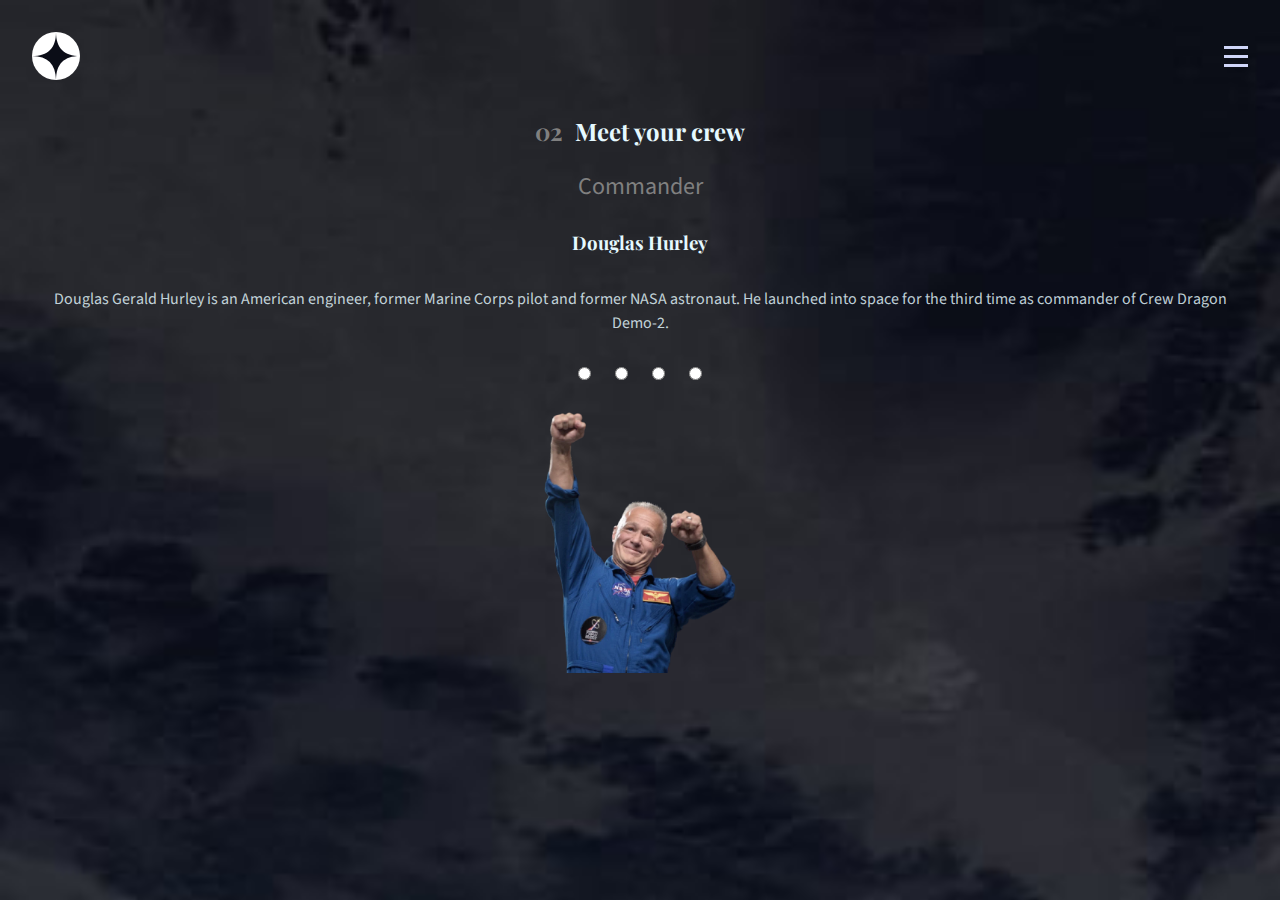
==== html/crew.html @ d1688c5a "implement crew page" ====
<!DOCTYPE html>
<html lang="en">
  <head>
    <meta charset="UTF-8" />
    <meta name="viewport" content="width=device-width, initial-scale=1.0" />

    <link
      rel="icon"
      type="image/png"
      sizes="32x32"
      href="./assets/favicon-32x32.png"
    />
    <link rel="stylesheet" href="../css/crew.css" />
    <link rel="stylesheet" href="../css/main.css" />
    <script defer src="../index.js"></script>
    <script defer src="../js/crew.js"></script>
    <title>Frontend Mentor | Space tourism website</title>
  </head>
  <body>
    <div class="wrapper">
      <header>
        <nav>
          <div>
            <img src="../assets/shared/logo.svg" alt="logo" />
          </div>
          <div>
            <img
              src="../assets/shared/icon-hamburger.svg"
              alt=""
              class="cursor-pointer open"
            />
          </div>

          <ul class="hide navigation-elements">
            <div>
              <img
                src="../assets/shared/icon-close.svg"
                alt=""
                class="cursor-pointer close"
              />
            </div>
            <li>
              <a
                href="../index.html"
                class="text-white playfair-display-regular"
              >
                <span aria-hidden="true" class="playfair-display-bold">00</span>
                Home</a
              >
            </li>
            <li>
              <a
                href="./destination.html"
                class="text-white playfair-display-regular"
              >
                <span aria-hidden="true" class="playfair-display-bold">01</span>
                Destination</a
              >
            </li>
            <li>
              <a href="./crew.html" class="text-white playfair-display-regular">
                <span aria-hidden="true" class="playfair-display-bold">02</span>
                Crew</a
              >
            </li>
            <li>
              <a
                href="./technology.html"
                class="text-white playfair-display-regular"
              >
                <span aria-hidden="true" class="playfair-display-bold">03</span>
                Technology</a
              >
            </li>
          </ul>
        </nav>
      </header>
      <main class="main">
        <!-- <h1 class="playfair-display-bold"><span aria-hidden="true">02</span>Meet your crew</h1>
        <span class="role source-sans-3-regular">Commander</span>
        <h3 class="name playfair-display-bold">Douglas Hurley</h3>
        <p class="crew-infor source-sans-3-regular text-center">
          Douglas Gerald Hurley is an American engineer, former Marine Corps
          pilot and former NASA astronaut. He launched into space for the third
          time as commander of Crew Dragon Demo-2.
        </p>
        <div>
          <input type="radio" name="crew" id="commander" />
          <input type="radio" name="crew" id="specialist" />
          <input type="radio" name="crew" id="pilot" />
          <input type="radio" name="crew" id="engineer" />
        </div>
        <img
          class="crew-image"
          src="../assets/crew/image-douglas-hurley.webp"
          alt=""
          onerror="src ='../assets/crew/image-douglas-hurley.png'"
        /> -->
      </main>
    </div>
  </body>
</html>
---- css/crew.css ----
/* google fonts */
@import url("https://fonts.googleapis.com/css2?family=Playfair+Display:ital,wght@0,400..900;1,400..900&family=Source+Sans+3:ital,wght@0,200..900;1,200..900&display=swap");

/* source sans font */
.source-sans-3-regular {
  font-family: "Source Sans 3", sans-serif;
  font-optical-sizing: auto;
  font-weight: 400;
  font-style: normal;
}
.source-sans-3-bold {
  font-family: "Source Sans 3", sans-serif;
  font-optical-sizing: auto;
  font-weight: 700;
  font-style: normal;
}

/* playfair-display font */
.playfair-display-regular {
  font-family: "Playfair Display", serif;
  font-optical-sizing: auto;
  font-weight: 400;
  font-style: normal;
}
.playfair-display-bold {
  font-family: "Playfair Display", serif;
  font-optical-sizing: auto;
  font-weight: 700;
  font-style: normal;
}

* {
  line-height: 1.5rem;
}

:root {
  --text-white: #ffffff;
  --light-blue: #e5f9ff;
}

body {
  background-image: url(../assets/crew/background-crew-mobile.jpg);
  background-repeat: no-repeat;
  background-size: cover;
  color: var(--light-blue);
}
h1 > span {
  color: #808080;
  margin-inline-end: 0.75rem;
}

h1 {
  font-size: 1.5rem;
}

main > span {
  color: #808080;
  font-size: 1.5rem;
}

main > p {
  color: #e5f9ffd3;
}

main > div{
    display: flex;
    gap: 1.5rem;
}
main img {
  width: 12rem;
}

.text-center {
  text-align: center;
}
---- css/main.css ----
* {
  box-sizing: border-box;
  margin: 0;
  padding: 0;
}

/* google fonts */
@import url("https://fonts.googleapis.com/css2?family=Playfair+Display:ital,wght@0,400..900;1,400..900&family=Source+Sans+3:ital,wght@0,200..900;1,200..900&display=swap");

/* source sans font */
.source-sans-3-regular {
  font-family: "Source Sans 3", sans-serif;
  font-optical-sizing: auto;
  font-weight: 400;
  font-style: normal;
}
.source-sans-3-bold {
  font-family: "Source Sans 3", sans-serif;
  font-optical-sizing: auto;
  font-weight: 700;
  font-style: normal;
}

/* playfair-display font */
.playfair-display-regular {
  font-family: "Playfair Display", serif;
  font-optical-sizing: auto;
  font-weight: 400;
  font-style: normal;
}
.playfair-display-bold {
  font-family: "Playfair Display", serif;
  font-optical-sizing: auto;
  font-weight: 700;
  font-style: normal;
}

.wrapper {
  padding: 2rem;
}
header nav {
  display: flex;
  align-items: center;
  justify-content: space-between;
}

header nav ul {
  position: fixed;
  /* width: 70%; */
  inset: 0 0 0 30%;
  list-style-type: none;
  display: flex;
  flex-direction: column;
  gap: 4rem;
  padding: 2.5rem 2rem;
  z-index: 1;
  background-color: hsl(0, 0%, 100%, 0.1);
  backdrop-filter: blur(2.5rem);
  animation-duration: 1s;
  animation-timing-function: linear;
  animation-fill-mode: forwards;
}

header nav ul div {
  display: flex;
  align-items: center;
  justify-content: end;
}

header nav ul img {
  width: 2rem;
  height: 2rem;
}

header nav ul li a {
  text-decoration: none;
  text-transform: uppercase;
  cursor: pointer;
}

header nav ul li a > span {
  margin-inline-end: 0.75rem;
}

main {
  display: flex;
  flex-direction: column;
  gap: 2rem;
  align-items: center;
  margin-top: 2rem;
}

@keyframes show {
  0% {
    transform: translateX(100%);
  }
  100% {
    transform: translateX(0%);
  }
}
@keyframes hide {
  0% {
    transform: translateX(0%);
  }
  100% {
    transform: translateX(100%);
  }
}

.hide {
  display: none;
}

.text-white {
  color: #dbe9fa;
}

.cursor-pointer {
  cursor: pointer;
}
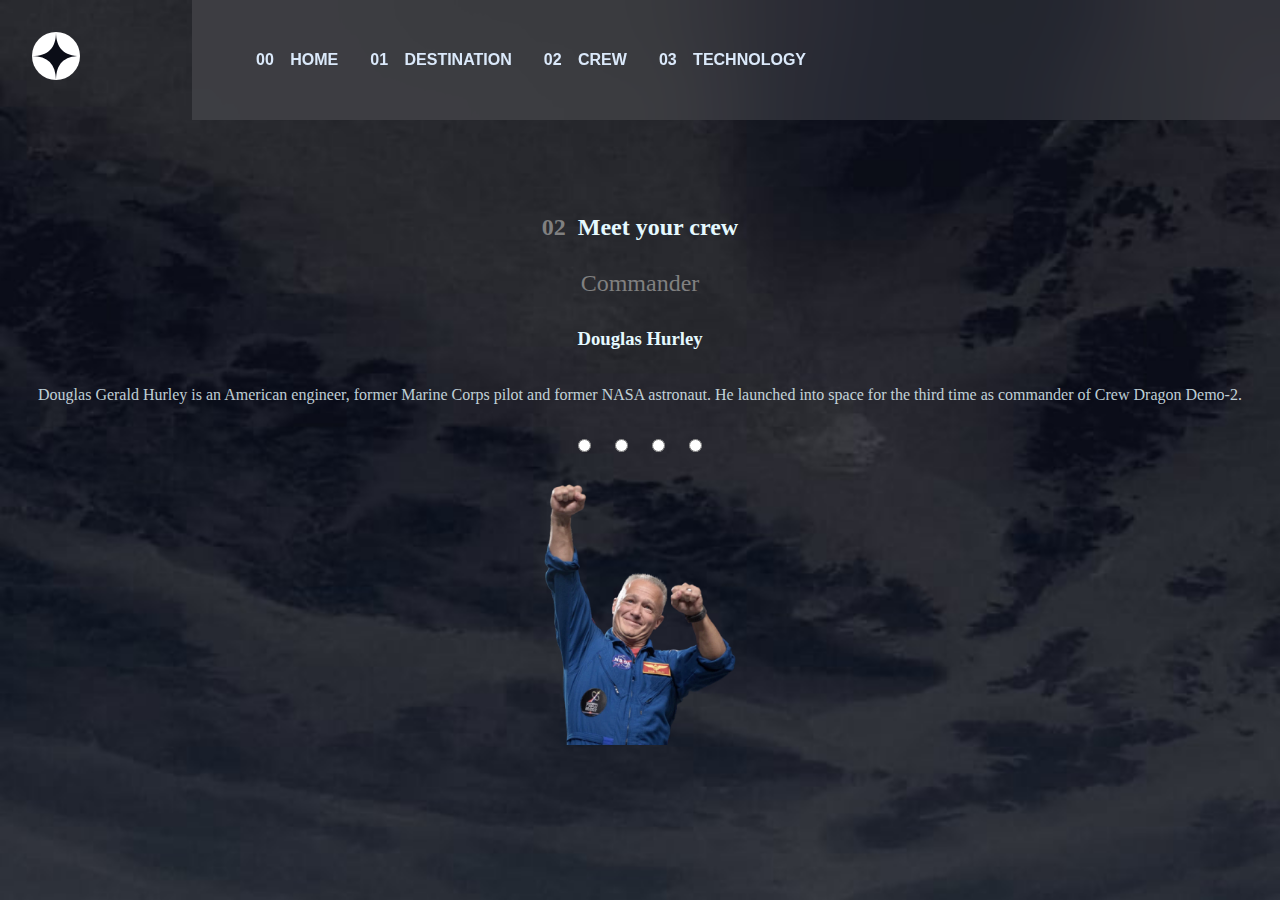
==== commit 8a891998: "tablet layout" ====
--- a/html/crew.html
+++ b/html/crew.html
@@ -14,6 +14,7 @@
     <link rel="stylesheet" href="../css/main.css" />
     <script defer src="../index.js"></script>
     <script defer src="../js/crew.js"></script>
+    <script defer src="../js/media.js"></script>
     <title>Frontend Mentor | Space tourism website</title>
   </head>
   <body>
@@ -27,7 +28,7 @@
             <img
               src="../assets/shared/icon-hamburger.svg"
               alt=""
-              class="cursor-pointer open"
+              class="cursor-pointer open open-menu"
             />
           </div>
 
@@ -36,67 +37,37 @@
               <img
                 src="../assets/shared/icon-close.svg"
                 alt=""
-                class="cursor-pointer close"
+                class="cursor-pointer close close-menu"
               />
             </div>
             <li>
-              <a
-                href="../index.html"
-                class="text-white playfair-display-regular"
-              >
-                <span aria-hidden="true" class="playfair-display-bold">00</span>
+              <a href="../index.html" class="text-white">
+                <span aria-hidden="true">00</span>
                 Home</a
               >
             </li>
             <li>
-              <a
-                href="./destination.html"
-                class="text-white playfair-display-regular"
-              >
-                <span aria-hidden="true" class="playfair-display-bold">01</span>
+              <a href="./destination.html" class="text-white">
+                <span aria-hidden="true">01</span>
                 Destination</a
               >
             </li>
             <li>
-              <a href="./crew.html" class="text-white playfair-display-regular">
-                <span aria-hidden="true" class="playfair-display-bold">02</span>
+              <a href="./crew.html" class="text-white">
+                <span aria-hidden="true">02</span>
                 Crew</a
               >
             </li>
             <li>
-              <a
-                href="./technology.html"
-                class="text-white playfair-display-regular"
-              >
-                <span aria-hidden="true" class="playfair-display-bold">03</span>
+              <a href="./technology.html" class="text-white">
+                <span aria-hidden="true">03</span>
                 Technology</a
               >
             </li>
           </ul>
         </nav>
       </header>
-      <main class="main">
-        <!-- <h1 class="playfair-display-bold"><span aria-hidden="true">02</span>Meet your crew</h1>
-        <span class="role source-sans-3-regular">Commander</span>
-        <h3 class="name playfair-display-bold">Douglas Hurley</h3>
-        <p class="crew-infor source-sans-3-regular text-center">
-          Douglas Gerald Hurley is an American engineer, former Marine Corps
-          pilot and former NASA astronaut. He launched into space for the third
-          time as commander of Crew Dragon Demo-2.
-        </p>
-        <div>
-          <input type="radio" name="crew" id="commander" />
-          <input type="radio" name="crew" id="specialist" />
-          <input type="radio" name="crew" id="pilot" />
-          <input type="radio" name="crew" id="engineer" />
-        </div>
-        <img
-          class="crew-image"
-          src="../assets/crew/image-douglas-hurley.webp"
-          alt=""
-          onerror="src ='../assets/crew/image-douglas-hurley.png'"
-        /> -->
-      </main>
+      <main class="main"></main>
     </div>
   </body>
 </html>
--- a/css/crew.css
+++ b/css/crew.css
@@ -1,33 +1,3 @@
-/* google fonts */
-@import url("https://fonts.googleapis.com/css2?family=Playfair+Display:ital,wght@0,400..900;1,400..900&family=Source+Sans+3:ital,wght@0,200..900;1,200..900&display=swap");
-
-/* source sans font */
-.source-sans-3-regular {
-  font-family: "Source Sans 3", sans-serif;
-  font-optical-sizing: auto;
-  font-weight: 400;
-  font-style: normal;
-}
-.source-sans-3-bold {
-  font-family: "Source Sans 3", sans-serif;
-  font-optical-sizing: auto;
-  font-weight: 700;
-  font-style: normal;
-}
-
-/* playfair-display font */
-.playfair-display-regular {
-  font-family: "Playfair Display", serif;
-  font-optical-sizing: auto;
-  font-weight: 400;
-  font-style: normal;
-}
-.playfair-display-bold {
-  font-family: "Playfair Display", serif;
-  font-optical-sizing: auto;
-  font-weight: 700;
-  font-style: normal;
-}
 
 * {
   line-height: 1.5rem;
@@ -73,3 +43,10 @@
 .text-center {
   text-align: center;
 }
+
+@media only screen and (min-width: 768px) {
+  body {
+    background-image: url(../assets/crew/background-crew-tablet.jpg);
+  }
+
+}--- a/css/main.css
+++ b/css/main.css
@@ -5,33 +5,63 @@
 }
 
 /* google fonts */
-@import url("https://fonts.googleapis.com/css2?family=Playfair+Display:ital,wght@0,400..900;1,400..900&family=Source+Sans+3:ital,wght@0,200..900;1,200..900&display=swap");
 
-/* source sans font */
-.source-sans-3-regular {
-  font-family: "Source Sans 3", sans-serif;
-  font-optical-sizing: auto;
+@import url("https://fonts.googleapis.com/css2?family=Lato:ital,wght@0,100;0,300;0,400;0,700;0,900;1,100;1,300;1,400;1,700;1,900&family=Roboto:ital,wght@0,100;0,300;0,400;0,500;0,700;0,900;1,100;1,300;1,400;1,500;1,700;1,900&display=swap");
+
+/* roboto font classes */
+.roboto-light {
+  font-family: "Roboto", sans-serif;
+  font-weight: 300;
+  font-style: normal;
+}
+
+.roboto-regular {
+  font-family: "Roboto", sans-serif;
   font-weight: 400;
   font-style: normal;
 }
-.source-sans-3-bold {
-  font-family: "Source Sans 3", sans-serif;
-  font-optical-sizing: auto;
+
+.roboto-medium {
+  font-family: "Roboto", sans-serif;
+  font-weight: 500;
+  font-style: normal;
+}
+
+.roboto-bold {
+  font-family: "Roboto", sans-serif;
   font-weight: 700;
   font-style: normal;
 }
 
-/* playfair-display font */
-.playfair-display-regular {
-  font-family: "Playfair Display", serif;
-  font-optical-sizing: auto;
+.roboto-black {
+  font-family: "Roboto", sans-serif;
+  font-weight: 900;
+  font-style: normal;
+}
+
+/* lato font classes */
+
+.lato-light {
+  font-family: "Lato", sans-serif;
+  font-weight: 300;
+  font-style: normal;
+}
+
+.lato-regular {
+  font-family: "Lato", sans-serif;
   font-weight: 400;
   font-style: normal;
 }
-.playfair-display-bold {
-  font-family: "Playfair Display", serif;
-  font-optical-sizing: auto;
+
+.lato-bold {
+  font-family: "Lato", sans-serif;
   font-weight: 700;
+  font-style: normal;
+}
+
+.lato-black {
+  font-family: "Lato", sans-serif;
+  font-weight: 900;
   font-style: normal;
 }
 
@@ -76,6 +106,9 @@
   text-decoration: none;
   text-transform: uppercase;
   cursor: pointer;
+  font-family: "Lato", sans-serif;
+  font-weight: 700;
+  font-style: normal;
 }
 
 header nav ul li a > span {
@@ -117,4 +150,31 @@
 
 .cursor-pointer {
   cursor: pointer;
-}+}
+
+.font-size-lg {
+  font-size: 1.5rem;
+}
+.font-size-sm {
+  font-size: 1rem;
+}
+
+.color {
+  color: #dbe9faee;
+}
+
+@media only screen and (min-width: 768px) {
+  header nav ul {
+    position: fixed;
+    inset: 0 0 0 15%;
+    display: flex;
+    flex-direction: row;
+    align-items: center;
+    height: 120px;
+    gap: 2rem;
+  }
+
+  header {
+    margin-bottom: 8rem;
+  }
+}
